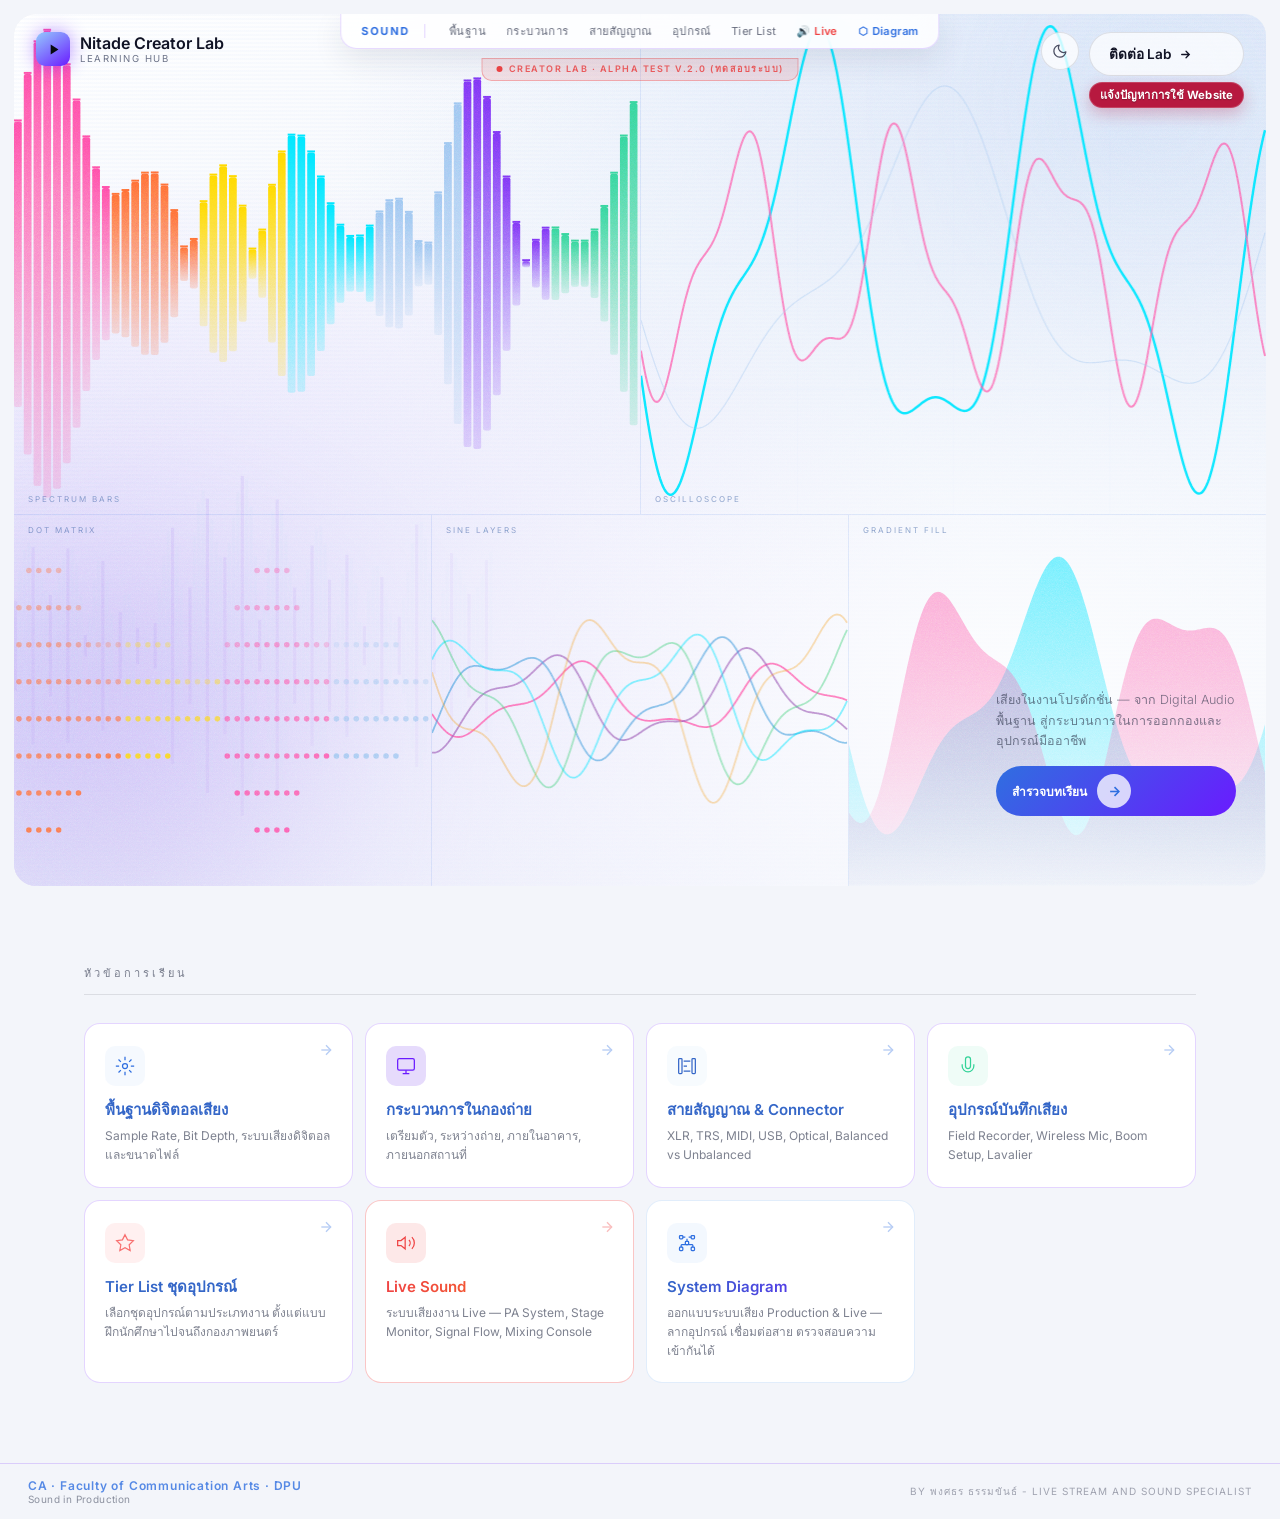
==== sound-production-spa-embedded-assets.html @ c91fd942 "Prepare complete project and cross-computer workflow" ====
<!DOCTYPE html>
<html lang="th">
<head>
<meta charset="UTF-8">
<meta name="viewport" content="width=device-width,initial-scale=1,viewport-fit=cover">
<title>Sound in Production · DPU CA</title>
<script>
(function(){
  try{
    var stored=localStorage.getItem('nitade-theme');
    var prefersLight=window.matchMedia&&window.matchMedia('(prefers-color-scheme: light)').matches;
    var theme=stored||(prefersLight?'light':'dark');
    if(theme==='light') document.documentElement.setAttribute('data-theme','light');
  }catch(e){}
})();
</script>
<style data-embedded-asset="inter-fonts">
/* cyrillic-ext */
@font-face {
  font-family: 'Inter';
  font-style: normal;
  font-weight: 300;
  font-display: swap;
  src: url([data-uri]) format('woff2');
  unicode-range: U+0460-052F, U+1C80-1C8A, U+20B4, U+2DE0-2DFF, U+A640-A69F, U+FE2E-FE2F;
}
/* cyrillic */
@font-face {
  font-family: 'Inter';
  font-style: normal;
  font-weight: 300;
  font-display: swap;
  src: url([data-uri]) format('woff2');
  unicode-range: U+0301, U+0400-045F, U+0490-0491, U+04B0-04B1, U+2116;
}
/* greek-ext */
@font-face {
  font-family: 'Inter';
  font-style: normal;
  font-weight: 300;
  font-display: swap;
  src: url([data-uri]) format('woff2');
  unicode-range: U+1F00-1FFF;
}
/* greek */
@font-face {
  font-family: 'Inter';
  font-style: normal;
  font-weight: 300;
  font-display: swap;
  src: url([data-uri]) format('woff2');
  unicode-range: U+0370-0377, U+037A-037F, U+0384-038A, U+038C, U+038E-03A1, U+03A3-03FF;
}
/* vietnamese */
@font-face {
  font-family: 'Inter';
  font-style: normal;
  font-weight: 300;
  font-display: swap;
  src: url([data-uri]) format('woff2');
  unicode-range: U+0102-0103, U+0110-0111, U+0128-0129, U+0168-0169, U+01A0-01A1, U+01AF-01B0, U+0300-0301, U+0303-0304, U+0308-0309, U+0323, U+0329, U+1EA0-1EF9, U+20AB;
}
/* latin-ext */
@font-face {
  font-family: 'Inter';
  font-style: normal;
  font-weight: 300;
  font-display: swap;
  src: url([data-uri]) format('woff2');
  unicode-range: U+0100-02BA, U+02BD-02C5, U+02C7-02CC, U+02CE-02D7, U+02DD-02FF, U+0304, U+0308, U+0329, U+1D00-1DBF, U+1E00-1E9F, U+1EF2-1EFF, U+2020, U+20A0-20AB, U+20AD-20C0, U+2113, U+2C60-2C7F, U+A720-A7FF;
}
/* latin */
@font-face {
  font-family: 'Inter';
  font-style: normal;
  font-weight: 300;
  font-display: swap;
  src: url([data-uri]) format('woff2');
  unicode-range: U+0000-00FF, U+0131, U+0152-0153, U+02BB-02BC, U+02C6, U+02DA, U+02DC, U+0304, U+0308, U+0329, U+2000-206F, U+20AC, U+2122, U+2191, U+2193, U+2212, U+2215, U+FEFF, U+FFFD;
}
/* cyrillic-ext */
@font-face {
  font-family: 'Inter';
  font-style: normal;
  font-weight: 400;
  font-display: swap;
  src: url([data-uri]) format('woff2');
  unicode-range: U+0460-052F, U+1C80-1C8A, U+20B4, U+2DE0-2DFF, U+A640-A69F, U+FE2E-FE2F;
}
/* cyrillic */
@font-face {
  font-family: 'Inter';
  font-style: normal;
  font-weight: 400;
  font-display: swap;
  src: url([data-uri]) format('woff2');
  unicode-range: U+0301, U+0400-045F, U+0490-0491, U+04B0-04B1, U+2116;
}
/* greek-ext */
@font-face {
  font-family: 'Inter';
  font-style: normal;
  font-weight: 400;
  font-display: swap;
  src: url([data-uri]) format('woff2');
  unicode-range: U+1F00-1FFF;
}
/* greek */
@font-face {
  font-family: 'Inter';
  font-style: normal;
  font-weight: 400;
  font-display: swap;
  src: url([data-uri]) format('woff2');
  unicode-range: U+0370-0377, U+037A-037F, U+0384-038A, U+038C, U+038E-03A1, U+03A3-03FF;
}
/* vietnamese */
@font-face {
  font-family: 'Inter';
  font-style: normal;
  font-weight: 400;
  font-display: swap;
  src: url([data-uri]) format('woff2');
  unicode-range: U+0102-0103, U+0110-0111, U+0128-0129, U+0168-0169, U+01A0-01A1, U+01AF-01B0, U+0300-0301, U+0303-0304, U+0308-0309, U+0323, U+0329, U+1EA0-1EF9, U+20AB;
}
/* latin-ext */
@font-face {
  font-family: 'Inter';
  font-style: normal;
  font-weight: 400;
  font-display: swap;
  src: url([data-uri]) format('woff2');
  unicode-range: U+0100-02BA, U+02BD-02C5, U+02C7-02CC, U+02CE-02D7, U+02DD-02FF, U+0304, U+0308, U+0329, U+1D00-1DBF, U+1E00-1E9F, U+1EF2-1EFF, U+2020, U+20A0-20AB, U+20AD-20C0, U+2113, U+2C60-2C7F, U+A720-A7FF;
}
/* latin */
@font-face {
  font-family: 'Inter';
  font-style: normal;
  font-weight: 400;
  font-display: swap;
  src: url([data-uri]) format('woff2');
  unicode-range: U+0000-00FF, U+0131, U+0152-0153, U+02BB-02BC, U+02C6, U+02DA, U+02DC, U+0304, U+0308, U+0329, U+2000-206F, U+20AC, U+2122, U+2191, U+2193, U+2212, U+2215, U+FEFF, U+FFFD;
}
/* cyrillic-ext */
@font-face {
  font-family: 'Inter';
  font-style: normal;
  font-weight: 500;
  font-display: swap;
  src: url([data-uri]) format('woff2');
  unicode-range: U+0460-052F, U+1C80-1C8A, U+20B4, U+2DE0-2DFF, U+A640-A69F, U+FE2E-FE2F;
}
/* cyrillic */
@font-face {
  font-family: 'Inter';
  font-style: normal;
  font-weight: 500;
  font-display: swap;
  src: url([data-uri]) format('woff2');
  unicode-range: U+0301, U+0400-045F, U+0490-0491, U+04B0-04B1, U+2116;
}
/* greek-ext */
@font-face {
  font-family: 'Inter';
  font-style: normal;
  font-weight: 500;
  font-display: swap;
  src: url([data-uri]) format('woff2');
  unicode-range: U+1F00-1FFF;
}
/* greek */
@font-face {
  font-family: 'Inter';
  font-style: normal;
  font-weight: 500;
  font-display: swap;
  src: url([data-uri]) format('woff2');
  unicode-range: U+0370-0377, U+037A-037F, U+0384-038A, U+038C, U+038E-03A1, U+03A3-03FF;
}
/* vietnamese */
@font-face {
  font-family: 'Inter';
  font-style: normal;
  font-weight: 500;
  font-display: swap;
  src: url([data-uri]) format('woff2');
  unicode-range: U+0102-0103, U+0110-0111, U+0128-0129, U+0168-0169, U+01A0-01A1, U+01AF-01B0, U+0300-0301, U+0303-0304, U+0308-0309, U+0323, U+0329, U+1EA0-1EF9, U+20AB;
}
/* latin-ext */
@font-face {
  font-family: 'Inter';
  font-style: normal;
  font-weight: 500;
  font-display: swap;
  src: url([data-uri]) format('woff2');
  unicode-range: U+0100-02BA, U+02BD-02C5, U+02C7-02CC, U+02CE-02D7, U+02DD-02FF, U+0304, U+0308, U+0329, U+1D00-1DBF, U+1E00-1E9F, U+1EF2-1EFF, U+2020, U+20A0-20AB, U+20AD-20C0, U+2113, U+2C60-2C7F, U+A720-A7FF;
}
/* latin */
@font-face {
  font-family: 'Inter';
  font-style: normal;
  font-weight: 500;
  font-display: swap;
  src: url([data-uri]) format('woff2');
  unicode-range: U+0000-00FF, U+0131, U+0152-0153, U+02BB-02BC, U+02C6, U+02DA, U+02DC, U+0304, U+0308, U+0329, U+2000-206F, U+20AC, U+2122, U+2191, U+2193, U+2212, U+2215, U+FEFF, U+FFFD;
}
/* cyrillic-ext */
@font-face {
  font-family: 'Inter';
  font-style: normal;
  font-weight: 600;
  font-display: swap;
  src: url([data-uri]) format('woff2');
  unicode-range: U+0460-052F, U+1C80-1C8A, U+20B4, U+2DE0-2DFF, U+A640-A69F, U+FE2E-FE2F;
}
/* cyrillic */
@font-face {
  font-family: 'Inter';
  font-style: normal;
  font-weight: 600;
  font-display: swap;
  src: url([data-uri]) format('woff2');
  unicode-range: U+0301, U+0400-045F, U+0490-0491, U+04B0-04B1, U+2116;
}
/* greek-ext */
@font-face {
  font-family: 'Inter';
  font-style: normal;
  font-weight: 600;
  font-display: swap;
  src: url([data-uri]) format('woff2');
  unicode-range: U+1F00-1FFF;
}
/* greek */
@font-face {
  font-family: 'Inter';
  font-style: normal;
  font-weight: 600;
  font-display: swap;
  src: url([data-uri]) format('woff2');
  unicode-range: U+0370-0377, U+037A-037F, U+0384-038A, U+038C, U+038E-03A1, U+03A3-03FF;
}
/* vietnamese */
@font-face {
  font-family: 'Inter';
  font-style: normal;
  font-weight: 600;
  font-display: swap;
  src: url([data-uri]) format('woff2');
  unicode-range: U+0102-0103, U+0110-0111, U+0128-0129, U+0168-0169, U+01A0-01A1, U+01AF-01B0, U+0300-0301, U+0303-0304, U+0308-0309, U+0323, U+0329, U+1EA0-1EF9, U+20AB;
}
/* latin-ext */
@font-face {
  font-family: 'Inter';
  font-style: normal;
  font-weight: 600;
  font-display: swap;
  src: url([data-uri]) format('woff2');
  unicode-range: U+0100-02BA, U+02BD-02C5, U+02C7-02CC, U+02CE-02D7, U+02DD-02FF, U+0304, U+0308, U+0329, U+1D00-1DBF, U+1E00-1E9F, U+1EF2-1EFF, U+2020, U+20A0-20AB, U+20AD-20C0, U+2113, U+2C60-2C7F, U+A720-A7FF;
}
/* latin */
@font-face {
  font-family: 'Inter';
  font-style: normal;
  font-weight: 600;
  font-display: swap;
  src: url([data-uri]) format('woff2');
  unicode-range: U+0000-00FF, U+0131, U+0152-0153, U+02BB-02BC, U+02C6, U+02DA, U+02DC, U+0304, U+0308, U+0329, U+2000-206F, U+20AC, U+2122, U+2191, U+2193, U+2212, U+2215, U+FEFF, U+FFFD;
}
/* cyrillic-ext */
@font-face {
  font-family: 'Inter';
  font-style: normal;
  font-weight: 700;
  font-display: swap;
  src: url([data-uri]) format('woff2');
  unicode-range: U+0460-052F, U+1C80-1C8A, U+20B4, U+2DE0-2DFF, U+A640-A69F, U+FE2E-FE2F;
}
/* cyrillic */
@font-face {
  font-family: 'Inter';
  font-style: normal;
  font-weight: 700;
  font-display: swap;
  src: url([data-uri]) format('woff2');
  unicode-range: U+0301, U+0400-045F, U+0490-0491, U+04B0-04B1, U+2116;
}
/* greek-ext */
@font-face {
  font-family: 'Inter';
  font-style: normal;
  font-weight: 700;
  font-display: swap;
  src: url([data-uri]) format('woff2');
  unicode-range: U+1F00-1FFF;
}
/* greek */
@font-face {
  font-family: 'Inter';
  font-style: normal;
  font-weight: 700;
  font-display: swap;
  src: url([data-uri]) format('woff2');
  unicode-range: U+0370-0377, U+037A-037F, U+0384-038A, U+038C, U+038E-03A1, U+03A3-03FF;
}
/* vietnamese */
@font-face {
  font-family: 'Inter';
  font-style: normal;
  font-weight: 700;
  font-display: swap;
  src: url([data-uri]) format('woff2');
  unicode-range: U+0102-0103, U+0110-0111, U+0128-0129, U+0168-0169, U+01A0-01A1, U+01AF-01B0, U+0300-0301, U+0303-0304, U+0308-0309, U+0323, U+0329, U+1EA0-1EF9, U+20AB;
}
/* latin-ext */
@font-face {
  font-family: 'Inter';
  font-style: normal;
  font-weight: 700;
  font-display: swap;
  src: url([data-uri]) format('woff2');
  unicode-range: U+0100-02BA, U+02BD-02C5, U+02C7-02CC, U+02CE-02D7, U+02DD-02FF, U+0304, U+0308, U+0329, U+1D00-1DBF, U+1E00-1E9F, U+1EF2-1EFF, U+2020, U+20A0-20AB, U+20AD-20C0, U+2113, U+2C60-2C7F, U+A720-A7FF;
}
/* latin */
@font-face {
  font-family: 'Inter';
  font-style: normal;
  font-weight: 700;
  font-display: swap;
  src: url([data-uri]) format('woff2');
  unicode-range: U+0000-00FF, U+0131, U+0152-0153, U+02BB-02BC, U+02C6, U+02DA, U+02DC, U+0304, U+0308, U+0329, U+2000-206F, U+20AC, U+2122, U+2191, U+2193, U+2212, U+2215, U+FEFF, U+FFFD;
}


</style>
<style>
*{box-sizing:border-box;margin:0;padding:0;font-family:'Inter',-apple-system,sans-serif}
:root{
  --sky:#9BC4F0;--sky2:#B8D5F5;--sky3:#D0E8FF;
  --violet:#5B10E8;--violet2:#7B35F5;--violet3:#3D00C4;
  --bg:#04020F;--card1:#080520;--card2:#0D0828;--card3:#110C2E;
  --text:#C8DCFA;--text2:#A8C4EE;--muted:rgba(155,196,240,0.45);
  --border:rgba(91,16,232,0.22);--border2:rgba(155,196,240,0.12);
  color-scheme:dark;
}
html[data-theme="light"]{
  --sky:#2F6FE0;--sky2:#3567C8;--sky3:#214C9A;
  --violet:#6A1BFF;--violet2:#6A1BFF;--violet3:#5310C9;
  --bg:#F3F5FA;--card1:#FFFFFF;--card2:#F8FAFE;--card3:#EEF1F7;
  --text:#111325;--text2:#3D435B;--muted:rgba(45,51,75,.62);
  --border:rgba(106,27,255,.18);--border2:rgba(10,10,35,.1);
  color-scheme:light;
}
html{background:transparent;overflow-x:hidden}
body{background:var(--bg);color:var(--text);overflow-x:hidden;
  transition:background .3s ease,color .3s ease}

/* ── TRANSITIONS ── */
.page{display:none;opacity:0;transform:translateY(12px);transition:opacity .35s ease,transform .35s ease}
.page.active{display:block}
.page.show{opacity:1;transform:translateY(0)}
.gsap-ready .page{transition:none}

/* ── NOISE ── */
.noise{position:absolute;inset:0;pointer-events:none;z-index:2;opacity:.4;mix-blend-mode:overlay;
  background-image:url("data:image/svg+xml,%3Csvg xmlns='http://www.w3.org/2000/svg' width='300' height='300'%3E%3Cfilter id='n'%3E%3CfeTurbulence type='fractalNoise' baseFrequency='0.85' numOctaves='3' stitchTiles='stitch'/%3E%3C/filter%3E%3Crect width='300' height='300' filter='url(%23n)'/%3E%3C/svg%3E");
  background-size:200px}

/* ── TOP NAV ── */
.topnav{position:fixed;top:0;left:0;right:0;z-index:100;
  background:rgba(4,2,15,.88);-webkit-backdrop-filter:blur(16px);backdrop-filter:blur(16px);
  border-bottom:1px solid var(--border);padding:0 24px;height:52px;
  display:flex;align-items:center;justify-content:space-between;gap:16px}
.topnav-brand{display:flex;align-items:center;gap:10px;cursor:pointer;flex-shrink:0}
.topnav-brand svg{width:22px;height:22px;opacity:.8}
.brand-text{font-size:11px;font-weight:600;color:var(--sky);letter-spacing:2px}
.brand-sub{font-size:9px;color:var(--muted);letter-spacing:1px}
.topnav-links{display:flex;gap:4px;align-items:center;flex-wrap:nowrap;min-width:0;
  overflow-x:auto;scrollbar-width:none}
.topnav-links::-webkit-scrollbar{display:none}
.topnav-alpha{position:absolute;left:50%;bottom:-28px;transform:translateX(-50%);
  display:inline-flex;align-items:center;gap:10px;padding:8px 20px;
  background:rgba(239,68,68,.12);-webkit-backdrop-filter:blur(12px);backdrop-filter:blur(12px);
  border:1px solid rgba(239,68,68,.35);border-top:none;
  border-radius:0 0 16px 16px;
  font-size:10px;color:rgba(239,68,68,.85);letter-spacing:.45px;
  font-weight:600;white-space:nowrap;pointer-events:none}
.topnav-alpha::before{content:'';width:6px;height:6px;border-radius:50%;
  background:#EF4444;box-shadow:0 0 12px rgba(239,68,68,.65);flex-shrink:0;
  animation:alphaBlink 1.4s ease-in-out infinite}
@keyframes alphaBlink{0%,100%{opacity:1}50%{opacity:.25}}
.nav-link{padding:6px 12px;border-radius:8px;font-size:11px;color:var(--muted);
  cursor:pointer;transition:all .2s;letter-spacing:.3px;border:1px solid transparent;white-space:nowrap}
.nav-link:hover{color:var(--sky);background:rgba(155,196,240,.06);border-color:var(--border2)}
.nav-link.active-nav{color:var(--sky);background:rgba(91,16,232,.18);border-color:var(--border)}

/* ── BREADCRUMB ── */
.breadcrumb{display:flex;align-items:center;gap:6px;padding:88px 24px 0;font-size:11px;color:var(--muted)}
.breadcrumb span{cursor:pointer;transition:color .2s}
.breadcrumb span:hover{color:var(--sky)}
.breadcrumb .sep{opacity:.3;cursor:default}
.breadcrumb .current{color:var(--sky2);cursor:default}

/* ── GLOW BLOBS ── */
.blob{position:absolute;border-radius:50%;filter:blur(90px);pointer-events:none}

/* ══════════════════════════════════
   HOME PAGE
══════════════════════════════════ */
#page-home{min-height:100vh;min-height:100dvh}
.home-hero{position:relative;height:100vh;height:100dvh;padding:14px;overflow:hidden}
.home-hero-inner{position:relative;height:100%;border-radius:22px;overflow:hidden;background:var(--bg)}
.hero-header-actions{position:absolute;top:18px;right:22px;z-index:12;display:flex;
  align-items:flex-start;gap:10px}
.hero-contact-stack{display:flex;flex-direction:column;align-items:stretch;gap:6px}
.hero-contact-trigger{position:static;display:inline-flex;
  align-items:center;gap:8px;padding:10px 19px;border:1px solid rgba(255,255,255,.07);
  border-radius:999px;background:transparent;color:#fff;font-size:.85rem;font-weight:600;
  cursor:pointer;transition:transform .25s ease,border-color .25s ease,box-shadow .25s ease}
.hero-contact-trigger:hover{transform:translateY(-1px);border-color:#6a1bff;
  box-shadow:0 0 16px rgba(106,27,255,.25)}
.hero-contact-trigger svg{width:13px;height:13px;transition:transform .25s ease}
.hero-contact-trigger:hover svg{transform:translateX(3px)}
.hero-issue-trigger{border:1px solid rgba(255,255,255,.18);border-radius:999px;
  background:#B7193F;color:#fff;padding:5px 10px;font-size:.71rem;font-weight:700;
  line-height:1.25;letter-spacing:.01em;text-shadow:0 1px 1px rgba(0,0,0,.28);
  white-space:nowrap;text-align:center;cursor:pointer;box-shadow:0 6px 16px rgba(183,25,63,.28);
  transition:transform .2s ease,background .2s ease,border-color .2s ease,box-shadow .2s ease}
.hero-issue-trigger:hover{transform:translateY(-1px);background:#C51F43;
  border-color:rgba(255,255,255,.3);box-shadow:0 8px 20px rgba(197,31,67,.38)}
.theme-toggle{width:38px;height:38px;border-radius:50%;flex:0 0 auto;display:flex;
  align-items:center;justify-content:center;border:1px solid var(--border2);
  background:rgba(155,196,240,.04);color:var(--muted);cursor:pointer;
  transition:border-color .2s ease,color .2s ease,background .2s ease,box-shadow .2s ease}
.theme-toggle:hover{border-color:var(--violet2);color:var(--text);box-shadow:0 0 16px rgba(106,27,255,.2)}
.theme-toggle svg{width:17px;height:17px}
.theme-toggle .icon-moon{display:none}
html[data-theme="light"] .theme-toggle .icon-sun{display:none}
html[data-theme="light"] .theme-toggle .icon-moon{display:block}
.hero-header-actions .theme-toggle{border-color:rgba(255,255,255,.12);
  background:rgba(4,2,15,.38);color:rgba(255,255,255,.72)}
.hero-header-actions .theme-toggle:hover{border-color:#6A1BFF;color:#fff}
.hero-contact-trigger:focus-visible,.hero-issue-trigger:focus-visible,.theme-toggle:focus-visible,.lab-contact-close:focus-visible,.lab-social-btn:focus-visible{
  outline:2px solid #6a1bff;outline-offset:3px}
.lab-contact-open{overflow:hidden}
.lab-contact-overlay{position:fixed;inset:0;z-index:10000;display:flex;align-items:center;
  justify-content:center;padding:20px;background:rgba(5,4,10,.72);-webkit-backdrop-filter:blur(6px);
  backdrop-filter:blur(6px);opacity:0;visibility:hidden;pointer-events:none;
  transition:opacity .25s ease,visibility .25s ease;overscroll-behavior:contain}
.lab-contact-overlay.open{opacity:1;visibility:visible;pointer-events:auto}
.lab-contact-panel{position:relative;width:100%;max-width:380px;padding:36px 30px 32px;
  border:1px solid rgba(255,255,255,.07);border-radius:22px;text-align:center;
  background:linear-gradient(180deg,#0e0c1b,#070610);box-shadow:0 30px 80px rgba(0,0,0,.5);
  transform:translateY(14px) scale(.97);transition:transform .25s ease}
.lab-contact-overlay.open .lab-contact-panel{transform:translateY(0) scale(1)}
.gsap-ready .lab-contact-overlay,.gsap-ready .lab-contact-panel{transition:none}
.lab-contact-close{position:absolute;top:16px;right:16px;width:32px;height:32px;
  display:flex;align-items:center;justify-content:center;border:1px solid rgba(255,255,255,.07);
  border-radius:50%;background:rgba(255,255,255,.02);color:#a6acc6;cursor:pointer;
  transition:border-color .2s ease,color .2s ease}
.lab-contact-close:hover{border-color:#6a1bff;color:#fff}
.lab-contact-close svg{width:14px;height:14px}
.lab-contact-eyebrow{display:inline-flex;align-items:center;padding:7px 14px;border:1px solid rgba(255,255,255,.07);
  border-radius:999px;background:rgba(255,255,255,.02);color:#a6acc6;font-size:.68rem;
  letter-spacing:.16em;text-transform:uppercase}
.lab-contact-head h3{margin-top:14px;color:#fff;font-size:1.35rem;font-weight:600}
.lab-contact-head p{margin-top:10px;color:#a6acc6;font-size:.86rem;line-height:1.6}
.lab-contact-socials{display:flex;flex-wrap:wrap;justify-content:center;gap:14px;margin-top:28px}
.lab-contact-overlay.issue-mode .lab-contact-socials{max-width:184px;margin-left:auto;margin-right:auto}
.lab-social-btn{width:52px;height:52px;display:flex;align-items:center;justify-content:center;
  border:1px solid rgba(255,255,255,.14);border-radius:16px;background:rgba(255,255,255,.94);
  color:#6a1bff;overflow:hidden;transition:transform .2s ease,border-color .2s ease,opacity .2s ease}
.lab-social-btn svg{width:21px;height:21px;stroke:currentColor}
.lab-social-btn img{width:32px;height:32px;display:block;object-fit:contain;
  pointer-events:none;user-select:none}
.lab-social-btn:hover{transform:translateY(-3px);border-color:rgba(106,27,255,.4)}
.lab-social-btn.is-pending{opacity:.38;cursor:not-allowed}
.lab-social-btn.is-pending:hover{transform:none;border-color:rgba(255,255,255,.07)}
.lab-contact-note{margin-top:22px;color:#65697f;font-size:.6rem;letter-spacing:.08em}
.hero-learning-brand{position:absolute;top:18px;left:22px;z-index:12;display:flex;align-items:center;
  gap:10px;color:#fff;pointer-events:auto;text-decoration:none;cursor:pointer}
.hero-learning-icon{width:34px;height:34px;border-radius:9px;display:flex;align-items:center;
  justify-content:center;flex:0 0 auto;background:linear-gradient(145deg,#94c9fd,#6a1bff);
  box-shadow:0 0 18px rgba(106,27,255,.45);transition:transform .2s ease,box-shadow .2s ease}
.hero-learning-icon svg{width:17px;height:17px;display:block}
.hero-learning-copy{display:flex;flex-direction:column;justify-content:center;height:34px;gap:3px;min-width:0}
.hero-learning-title{font-family:'Inter',sans-serif;font-weight:600;font-size:1rem;line-height:1;
  color:#fff;white-space:nowrap;transition:color .2s ease}
.hero-learning-sub{margin-top:0;font-family:'Inter',sans-serif;font-size:.6rem;line-height:1;
  letter-spacing:.16em;color:#65697f;text-transform:uppercase;white-space:nowrap}
.hero-learning-brand:hover .hero-learning-icon{
  transform:translateY(-1px) scale(1.04);box-shadow:0 0 24px rgba(106,27,255,.62)}
.hero-learning-brand:hover .hero-learning-title{color:#B8D5F5}
.hero-learning-brand:focus-visible{outline:2px solid #6a1bff;outline-offset:5px;border-radius:9px}
.hero-bg-grad{position:absolute;inset:0;
  background:radial-gradient(ellipse at 12% 80%,rgba(91,16,232,.6) 0%,transparent 55%),
  radial-gradient(ellipse at 88% 15%,rgba(155,196,240,.15) 0%,transparent 50%),
  linear-gradient(160deg,#04020F 0%,#090425 50%,#04020F 100%)}
.scanline{position:absolute;inset:0;pointer-events:none;z-index:1;overflow:hidden}
.scanline::before{content:'';position:absolute;inset:0;
  background:repeating-linear-gradient(0deg,transparent,transparent 2px,rgba(155,196,240,.01) 2px,rgba(155,196,240,.01) 4px);
  animation:scan 12s linear infinite}
@keyframes scan{to{transform:translateY(40px)}}
/* ── HERO WAVE CANVASES ── */
#heroWave{position:absolute;bottom:0;left:0;right:0;height:55%;pointer-events:none;z-index:1;opacity:.18}

/* ── 5-PANEL WAVE OVERLAY ── */
#waveOverlay{
  position:absolute;inset:0;
  display:flex;flex-direction:column;
  pointer-events:none;z-index:2;
  background:
    radial-gradient(ellipse at 78% 78%, rgba(4,2,15,.88) 0%, rgba(4,2,15,.4) 55%, transparent 80%),
    linear-gradient(180deg,rgba(4,2,15,.08) 0%,rgba(4,2,15,.18) 50%,rgba(4,2,15,.6) 100%);
}
.wo-row{display:flex;flex:1;min-height:0}
.wo-top{flex:1.35}
.wo-bot{flex:1;border-top:1px solid rgba(155,196,240,.06)}
.wo-cell{flex:1;position:relative;border-right:1px solid rgba(155,196,240,.06);overflow:hidden}
.wo-cell:last-child{border-right:none}
.wo-cell canvas{position:absolute;inset:0;width:100%;height:100%}
.wo-lbl{position:absolute;top:10px;left:14px;font-size:8px;letter-spacing:2px;
  text-transform:uppercase;color:rgba(155,196,240,.32);z-index:4;font-family:'Inter',sans-serif}
.wo-lbl-bottom{top:auto;bottom:10px}


/* navbar inside hero */
.hero-nav{position:absolute;top:0;left:50%;transform:translateX(-50%);z-index:12;
  max-width:calc(100vw - 28px);overflow-x:auto;overflow-y:hidden;
  -webkit-overflow-scrolling:touch;scrollbar-width:none;
  background:rgba(4,2,15,.85);-webkit-backdrop-filter:blur(12px);backdrop-filter:blur(12px);
  border:1px solid rgba(91,16,232,.2);border-top:none;
  border-radius:0 0 16px 16px;padding:8px 20px;
  display:flex;gap:20px;align-items:center;white-space:nowrap}
.hero-nav::-webkit-scrollbar{display:none}
.hero-nav-brand{font-size:11px;font-weight:700;color:var(--sky);letter-spacing:2px;
  padding-right:14px;border-right:1px solid rgba(91,16,232,.3);margin-right:4px}
.hero-nav a{font-size:11px;color:rgba(155,196,240,.6);cursor:pointer;
  text-decoration:none;letter-spacing:.4px;transition:color .2s}
.hero-nav a:hover{color:var(--sky)}

/* hero content */
.hero-cnt{position:absolute;bottom:clamp(18px,4vh,52px);left:0;right:0;padding:28px 30px;z-index:10;
  display:flex;justify-content:flex-end;align-items:flex-end}
.hero-right{max-width:240px;padding-bottom:6px;display:flex;flex-direction:column;gap:14px}
.hero-desc{font-size:12.5px;color:var(--muted);line-height:1.65;font-weight:300;
  opacity:1;transform:translateY(0);animation:fadeup .9s cubic-bezier(.16,1,.3,1) .5s both}
.hero-cta{display:inline-flex;align-items:center;gap:10px;
  background:linear-gradient(135deg,var(--sky) 0%,var(--violet2) 100%);
  border-radius:999px;padding:8px 8px 8px 16px;cursor:pointer;border:none;
  font-weight:600;font-size:12px;color:#fff;font-family:'Inter',sans-serif;
  opacity:1;transform:translateY(0);animation:fadeup .9s cubic-bezier(.16,1,.3,1) .7s both;
  transition:gap .2s,box-shadow .3s}
.hero-cta:hover{gap:16px;box-shadow:0 0 32px rgba(91,16,232,.5)}
.cta-circle{width:34px;height:34px;background:rgba(4,2,15,.7);border-radius:50%;
  display:flex;align-items:center;justify-content:center;transition:transform .2s}
.hero-cta:hover .cta-circle{transform:scale(1.12)}
.gsap-ready .hero-desc,.gsap-ready .hero-cta{animation:none}

/* HOME: section cards */
.home-sections{padding:64px 24px 80px;max-width:1160px;margin:0 auto}
.home-sec-title{font-size:11px;letter-spacing:3px;text-transform:uppercase;
  color:var(--muted);margin-bottom:28px;padding-bottom:12px;
  border-bottom:1px solid var(--border2)}
.sec-grid{display:grid;grid-template-columns:1fr;gap:12px}
@media(min-width:540px){.sec-grid{grid-template-columns:1fr 1fr}}
@media(min-width:900px){.sec-grid{grid-template-columns:repeat(4,1fr)}}
.sec-card{background:var(--card1);border:1px solid var(--border);border-radius:16px;
  padding:22px 20px;cursor:pointer;transition:all .25s;position:relative;overflow:hidden}
.sec-card::before{content:'';position:absolute;top:-40px;right:-40px;
  width:120px;height:120px;border-radius:50%;opacity:0;transition:opacity .3s;
  background:radial-gradient(circle,rgba(91,16,232,.25) 0%,transparent 70%)}
.sec-card:hover{border-color:rgba(91,16,232,.5);transform:translateY(-2px);
  box-shadow:0 8px 32px rgba(91,16,232,.15)}
.sec-card:hover::before{opacity:1}
.sec-icon{width:40px;height:40px;border-radius:10px;display:flex;align-items:center;
  justify-content:center;margin-bottom:14px}
.sec-card-title{font-size:15px;font-weight:600;color:var(--sky2);margin-bottom:6px;line-height:1.35}
.sec-card-desc{font-size:12px;color:var(--muted);line-height:1.6}
.sec-card-count{position:absolute;bottom:16px;right:16px;font-size:10px;
  letter-spacing:1px;color:rgba(155,196,240,.3);text-transform:uppercase}
.sec-card-arrow{position:absolute;bottom:18px;right:18px;opacity:.4;transition:opacity .2s,transform .2s}
.sec-card:hover .sec-card-arrow{opacity:.9;transform:translate(2px,-2px)}

@keyframes fadeup{from{transform:translateY(20px);opacity:0}to{transform:translateY(0);opacity:1}}

@media(max-height:560px) and (min-width:641px){
  .hero-cnt{bottom:20px;padding:22px 24px}
  .hero-right{max-width:260px}
}

/* ══════════════════════════════════
   INNER PAGES (shared)
══════════════════════════════════ */
.inner-page{padding:92px 24px 42px;max-width:1100px;margin:0 auto}
.page-header{margin-bottom:40px}
.page-eyebrow{font-size:10px;letter-spacing:3px;text-transform:uppercase;
  color:var(--sky);opacity:.7;margin-bottom:10px}
.page-h1{font-size:clamp(30px,5vw,60px);font-weight:500;line-height:1.18;
  background:linear-gradient(135deg,var(--sky2) 0%,var(--sky) 45%,var(--violet2) 100%);
  -webkit-background-clip:text;-webkit-text-fill-color:transparent;background-clip:text;
  margin-bottom:14px;padding:.08em 0 .04em}
.page-h1 em{font-family:'Inter',-apple-system,sans-serif;font-style:inherit;line-height:inherit}
.page-desc{font-size:14px;color:var(--muted);line-height:1.7;max-width:560px;font-weight:300}

/* sub-topic grid */
.topic-grid{display:grid;grid-template-columns:1fr;gap:10px;margin-bottom:40px}
@media(min-width:540px){.topic-grid{grid-template-columns:1fr 1fr}}
@media(min-width:800px){.topic-grid{grid-template-columns:repeat(3,1fr)}}
.topic-card{background:var(--card2);border:1px solid var(--border);border-radius:14px;
  padding:20px;cursor:pointer;transition:all .25s;position:relative}
.topic-card:hover{border-color:rgba(91,16,232,.5);transform:translateY(-2px);
  box-shadow:0 6px 24px rgba(91,16,232,.12)}
.topic-num{font-size:9px;letter-spacing:2px;color:rgba(155,196,240,.3);
  text-transform:uppercase;margin-bottom:10px}
.topic-icon{width:36px;height:36px;border-radius:8px;display:flex;align-items:center;
  justify-content:center;margin-bottom:12px}
.topic-title{font-size:14px;font-weight:600;color:var(--sky2);margin-bottom:6px;line-height:1.35}
.topic-desc{font-size:11.5px;color:var(--muted);line-height:1.55}
.topic-arrow{position:absolute;top:18px;right:18px;opacity:.35;transition:all .2s}
.topic-card:hover .topic-arrow{opacity:.8;transform:translate(2px,-2px)}

/* content body */
.content-body{background:var(--card1);border:1px solid var(--border);border-radius:18px;padding:36px}
.content-section{margin-bottom:32px;padding-bottom:32px;border-bottom:1px solid var(--border2)}
.content-section:last-child{margin-bottom:0;padding-bottom:0;border-bottom:none}
.content-section h3{font-size:18px;font-weight:600;color:var(--sky2);margin-bottom:12px;line-height:1.35}
.content-section p{font-size:13.5px;color:var(--text2);line-height:1.8;font-weight:300;margin-bottom:10px}
.content-section p:last-child{margin-bottom:0}

/* info table */
.info-table{width:100%;border-collapse:collapse;font-size:12.5px;margin:16px 0}
.info-table th{background:rgba(91,16,232,.25);color:var(--sky2);
  padding:10px 14px;text-align:left;font-weight:600;letter-spacing:.3px}
.info-table th:first-child{border-radius:8px 0 0 0}
.info-table th:last-child{border-radius:0 8px 0 0}
.info-table td{padding:10px 14px;border-bottom:1px solid var(--border2);color:var(--text2)}
.info-table tr:hover td{background:rgba(155,196,240,.04)}
.info-table .highlight td{background:rgba(91,16,232,.1);color:var(--sky)}

/* tag pills */
.tags{display:flex;flex-wrap:wrap;gap:6px;margin:12px 0}
.tag{display:inline-flex;align-items:center;padding:4px 10px;border-radius:20px;
  font-size:10px;font-weight:600;letter-spacing:.8px;text-transform:uppercase}
.tag-sky{background:rgba(155,196,240,.12);color:var(--sky);border:1px solid rgba(155,196,240,.2)}
.tag-violet{background:rgba(91,16,232,.15);color:var(--violet2);border:1px solid rgba(91,16,232,.25)}
.tag-green{background:rgba(52,211,153,.1);color:#34D399;border:1px solid rgba(52,211,153,.2)}

/* checklist */
.checklist{display:flex;flex-direction:column;gap:10px;margin:14px 0}
.check-item{display:flex;align-items:flex-start;gap:10px}
.check-item svg{flex-shrink:0;width:14px;height:14px;color:var(--sky);margin-top:2px}
.check-item span{font-size:13px;color:var(--text2);line-height:1.5}
.check-item .check-note{font-size:11px;color:var(--muted);margin-top:2px}

/* gear card */
.gear-card{background:var(--card2);border:1px solid var(--border);border-radius:12px;
  padding:20px;margin-bottom:10px}
.gear-header{display:flex;align-items:flex-start;justify-content:space-between;gap:12px;margin-bottom:12px}
.gear-name{font-size:16px;font-weight:600;color:var(--sky2);line-height:1.35}
.gear-badge{font-size:9px;letter-spacing:1px;text-transform:uppercase;
  padding:3px 9px;border-radius:12px;font-weight:600;flex-shrink:0;margin-top:3px}
.gear-specs{display:flex;flex-wrap:wrap;gap:6px;margin-bottom:10px}
.spec{background:rgba(155,196,240,.08);border:1px solid rgba(155,196,240,.15);
  padding:3px 9px;border-radius:14px;font-size:11px;color:var(--sky);font-weight:500}
.gear-note{font-size:12px;color:var(--muted);line-height:1.6}
.gear-actions{display:flex;align-items:center;gap:8px;margin-top:14px}
.youtube-btn{display:inline-flex;align-items:center;justify-content:center;gap:8px;
  min-height:34px;padding:7px 13px;border-radius:8px;border:1px solid rgba(239,68,68,.35);
  background:rgba(239,68,68,.12);color:#FCA5A5;font-family:Inter,sans-serif;
  font-size:11px;font-weight:700;letter-spacing:.45px;cursor:pointer;white-space:nowrap;
  transition:background .18s ease,border-color .18s ease,color .18s ease,box-shadow .18s ease,transform .18s ease}
.youtube-btn:hover{background:rgba(239,68,68,.22);border-color:rgba(239,68,68,.58);
  color:#fff;box-shadow:0 12px 26px rgba(239,68,68,.18);transform:translateY(-1px)}
.youtube-btn:focus-visible{outline:2px solid rgba(252,165,165,.8);outline-offset:2px}
.youtube-icon{width:16px;height:16px;border-radius:5px;background:#EF4444;color:#fff;
  display:inline-flex;align-items:center;justify-content:center;font-size:8px;line-height:1;
  padding-left:1px;box-shadow:0 0 12px rgba(239,68,68,.32)}
.gear-toast{position:fixed;left:50%;bottom:24px;z-index:140;max-width:min(420px,calc(100vw - 32px));
  transform:translate(-50%,18px);opacity:0;pointer-events:none;padding:10px 14px;border-radius:10px;
  border:1px solid rgba(155,196,240,.28);background:rgba(10,6,32,.94);color:var(--sky2);
  box-shadow:0 18px 42px rgba(4,2,15,.34);font-size:12px;font-weight:600;text-align:center;
  transition:opacity .18s ease,transform .18s ease}
.gear-toast.show{opacity:1;transform:translate(-50%,0)}
.recorder-card{display:grid;grid-template-columns:minmax(260px,340px) 1fr;gap:20px;align-items:center;
  padding:18px;margin-bottom:14px}
.recorder-visual{position:relative;min-height:150px;display:flex;align-items:center;justify-content:center;
  overflow:hidden;background:linear-gradient(145deg,rgba(255,255,255,.96),rgba(210,229,255,.88));
  border:1px solid rgba(155,196,240,.28);border-radius:12px}
.recorder-visual::before{content:'';position:absolute;inset:18px 6px 2px;border-radius:50%;
  background:radial-gradient(ellipse,rgba(4,2,15,.16),transparent 68%);filter:blur(10px)}
.recorder-photo{position:relative;width:100%;height:150px;object-fit:contain;display:block;padding:12px;
  filter:drop-shadow(0 18px 18px rgba(0,0,0,.28))}
.recorder-info{min-width:0}
.recorder-card-3d{
  --rx:0deg;--ry:0deg;--mx:50%;--my:50%;
  position:relative;isolation:isolate;overflow:hidden;transform-style:preserve-3d;
  cursor:default;will-change:auto;
  transition:transform .18s ease,border-color .18s ease,box-shadow .18s ease,background .18s ease}
.recorder-card-3d::before{
  content:'';position:absolute;inset:0;z-index:0;pointer-events:none;border-radius:inherit;
  background:
    radial-gradient(circle at var(--mx) var(--my),rgba(255,255,255,.13),transparent 24%),
    linear-gradient(115deg,transparent 8%,rgba(155,196,240,.12) 38%,transparent 68%);
  opacity:.42;mix-blend-mode:screen;transition:opacity .18s ease}
.recorder-card-3d::after{
  content:'';position:absolute;inset:0;z-index:0;pointer-events:none;border-radius:inherit;
  background:linear-gradient(145deg,rgba(255,255,255,.08),transparent 38%,rgba(4,2,15,.22));
  opacity:.34;transition:opacity .18s ease}
.recorder-card-3d .recorder-visual,.recorder-card-3d .recorder-info{position:relative;z-index:1}
.recorder-card-3d .recorder-visual{
  --vrx:0deg;--vry:0deg;--vmx:50%;--vmy:50%;
  isolation:isolate;transform-style:preserve-3d;transform-origin:center;cursor:default;
  background:
    radial-gradient(circle at var(--vmx) var(--vmy),rgba(255,255,255,.72) 0%,rgba(222,238,255,.88) 24%,transparent 46%),
    linear-gradient(128deg,rgba(255,255,255,.48) 0%,transparent 36%),
    linear-gradient(145deg,rgba(219,236,255,.96),rgba(172,200,233,.9) 55%,rgba(135,166,204,.82));
  box-shadow:
    inset 0 1px 0 rgba(255,255,255,.9),
    inset 18px 18px 38px rgba(255,255,255,.26),
    inset -20px -24px 46px rgba(35,74,120,.22),
    0 18px 44px rgba(4,2,15,.18);
  transition:transform .18s ease,border-color .18s ease,box-shadow .18s ease}
.recorder-card-3d .recorder-visual::before{
  inset:auto 8% 7px;height:48px;border-radius:50%;opacity:.28;
  transform:translateZ(-20px) rotateX(68deg);
  background:radial-gradient(ellipse,rgba(4,2,15,.34),rgba(4,2,15,.12) 42%,transparent 72%);
  filter:blur(12px);transition:transform .18s ease,opacity .18s ease}
.recorder-card-3d .recorder-visual::after{
  content:'';position:absolute;inset:0;z-index:2;pointer-events:none;border-radius:inherit;
  background:
    radial-gradient(circle at var(--vmx) var(--vmy),rgba(255,255,255,.68),transparent 26%),
    linear-gradient(115deg,transparent 12%,rgba(255,255,255,.28) 36%,rgba(155,196,240,.18) 48%,transparent 70%),
    linear-gradient(180deg,rgba(255,255,255,.18),transparent 38%,rgba(4,2,15,.08));
  opacity:0;mix-blend-mode:screen;transform:translateZ(34px);transition:opacity .18s ease}
.recorder-card-3d .recorder-photo{
  z-index:3;transform:translateZ(26px) scale(1.04);
  filter:drop-shadow(0 26px 24px rgba(0,0,0,.34));
  transition:transform .18s ease,filter .18s ease}
.recorder-card-3d.is-tilting{
  transform:perspective(980px) rotateX(calc(var(--rx) * .45)) rotateY(calc(var(--ry) * .45)) translateY(-4px);
  will-change:transform;
  border-color:rgba(155,196,240,.4);
  background:linear-gradient(145deg,rgba(15,11,45,.98),rgba(9,5,32,.98));
  box-shadow:0 24px 64px rgba(4,2,15,.32),0 0 34px rgba(155,196,240,.1)}
.recorder-card-3d.is-tilting::before{opacity:.78}
.recorder-card-3d.is-tilting::after{opacity:.5}
.recorder-card-3d.is-visual-tilting .recorder-visual{
  transform:rotateX(var(--vrx)) rotateY(var(--vry)) translateY(-4px) scale(1.015);
  border-color:rgba(155,196,240,.46);
  box-shadow:
    inset 0 1px 0 rgba(255,255,255,.94),
    inset 18px 18px 42px rgba(255,255,255,.3),
    inset -24px -28px 56px rgba(35,74,120,.28),
    0 28px 62px rgba(4,2,15,.32),
    0 0 38px rgba(155,196,240,.2)}
.recorder-card-3d.is-visual-tilting .recorder-visual::before{
  opacity:.95;transform:translateZ(-24px) rotateX(68deg) scale(1.08)}
.recorder-card-3d.is-visual-tilting .recorder-visual::after{opacity:.78}
.recorder-card-3d.is-visual-tilting .recorder-photo{
  transform:translateZ(44px) scale(1.08);
  filter:drop-shadow(0 32px 28px rgba(0,0,0,.38))}
.gsap-ready .recorder-card-3d{
  transition:border-color .18s ease,box-shadow .18s ease,background .18s ease}
.gsap-ready .recorder-card-3d .recorder-visual{
  transition:border-color .18s ease,box-shadow .18s ease}
.gsap-ready .recorder-card-3d .recorder-photo{transition:filter .18s ease}
@media(prefers-reduced-motion:reduce){
  .recorder-card-3d,.recorder-card-3d .recorder-visual,.recorder-card-3d .recorder-photo{transition:none;transform:none}
  *,*::before,*::after{
    scroll-behavior:auto!important;animation-duration:.01ms!important;
    animation-iteration-count:1!important;transition-duration:.01ms!important}
}

/* equipment set tier guide */
.tier-intro{display:flex;align-items:flex-start;justify-content:space-between;gap:20px;
  padding:16px 18px;margin-bottom:14px;border:1px solid rgba(155,196,240,.16);
  border-radius:8px;background:rgba(155,196,240,.045)}
.tier-intro strong{display:block;color:var(--sky2);font-size:13px;line-height:1.5;margin-bottom:3px}
.tier-intro p{margin:0;color:var(--muted);font-size:11.5px;line-height:1.65;max-width:760px}
.tier-source{flex-shrink:0;padding:4px 9px;border-radius:5px;background:rgba(52,211,153,.09);
  border:1px solid rgba(52,211,153,.2);color:#6EE7B7;font-size:9px;font-weight:700;letter-spacing:.6px;
  text-decoration:none;transition:border-color .2s ease,background .2s ease,color .2s ease}
.tier-source:hover{border-color:rgba(52,211,153,.5);background:rgba(52,211,153,.15);color:#A7F3D0}
.tier-source:focus-visible{outline:2px solid #34D399;outline-offset:3px}
.tier-set{display:grid;grid-template-columns:116px minmax(0,1fr);margin-bottom:10px;
  border:1px solid rgba(155,196,240,.14);border-radius:8px;overflow:hidden;background:rgba(4,2,15,.42)}
.tier-rank{display:flex;flex-direction:column;align-items:center;justify-content:center;min-height:100%;
  padding:20px 12px;color:#fff;text-align:center;border-right:1px solid rgba(255,255,255,.1)}
.tier-rank span{font-size:9px;font-weight:700;letter-spacing:1.8px;text-transform:uppercase;opacity:.72}
.tier-rank strong{font-size:42px;line-height:1;font-weight:800;margin:5px 0 7px}
.tier-rank small{font-size:8px;line-height:1.4;letter-spacing:1px;text-transform:uppercase;opacity:.76}
.tier-s .tier-rank{background:linear-gradient(160deg,#2B54B8,#5B10E8)}
.tier-a .tier-rank{background:linear-gradient(160deg,#087E72,#1D9B68)}
.tier-b .tier-rank{background:linear-gradient(160deg,#175B9D,#2677B8)}
.tier-c .tier-rank{background:linear-gradient(160deg,#7B4A05,#B16A08)}
.tier-d .tier-rank{background:linear-gradient(160deg,#6B3547,#91445D)}
.tier-set-main{padding:16px 18px}
.tier-set-head{display:flex;align-items:flex-start;justify-content:space-between;gap:14px;margin-bottom:10px}
.tier-set-title{margin:0;color:var(--sky2);font-size:16px;font-weight:700;line-height:1.45}
.tier-set-desc{margin:2px 0 0;color:var(--muted);font-size:11px;line-height:1.55}
.tier-use-tag{flex-shrink:0;padding:4px 8px;border-radius:5px;background:rgba(155,196,240,.07);
  border:1px solid rgba(155,196,240,.14);color:var(--sky);font-size:9px;font-weight:700;line-height:1.3}
.tier-role-list{border-top:1px solid rgba(155,196,240,.1);border-bottom:1px solid rgba(155,196,240,.1)}
.tier-role{display:grid;grid-template-columns:104px minmax(0,1fr);gap:10px;align-items:start;padding:8px 0}
.tier-role+.tier-role{border-top:1px solid rgba(155,196,240,.07)}
.tier-role-label{color:rgba(155,196,240,.58);font-size:9px;font-weight:700;letter-spacing:.7px;
  text-transform:uppercase;line-height:1.55;padding-top:3px}
.tier-items{display:flex;flex-wrap:wrap;gap:5px}
.tier-chip{background:rgba(155,196,240,.07);border:1px solid rgba(155,196,240,.14);
  padding:4px 8px;border-radius:5px;font-size:10.5px;color:var(--text2);font-weight:600;line-height:1.35}
.tier-chip.alt{color:#C4B5FD;border-color:rgba(167,139,250,.22);background:rgba(91,16,232,.09)}
.tier-why{margin:10px 0 0;color:var(--muted);font-size:10.5px;line-height:1.6}
.tier-why strong{color:var(--sky);font-weight:700}
@media(max-width:640px){
  #page-tierlist .content-body{padding:14px!important}
  .tier-intro{flex-direction:column;gap:10px;padding:14px}
  .tier-set{grid-template-columns:72px minmax(0,1fr)}
  .tier-rank{padding:14px 8px}
  .tier-rank strong{font-size:32px}
  .tier-rank small{font-size:7px;letter-spacing:.4px}
  .tier-set-main{padding:14px 12px}
  .tier-set-head{flex-direction:column;gap:7px}
  .tier-use-tag{align-self:flex-start}
  .tier-role{grid-template-columns:1fr;gap:4px;padding:8px 0}
  .tier-role-label{padding-top:0}
}

/* cable row */
.cable-group-title{font-size:12px;font-weight:700;color:var(--sky);letter-spacing:.5px;
  margin:20px 0 10px;padding-left:10px;border-left:2px solid var(--violet2)}
.cable-row{display:flex;align-items:center;gap:10px;padding:10px 14px;
  background:var(--card2);border:1px solid var(--border2);border-radius:8px;margin-bottom:6px}
.cable-name{font-size:13px;font-weight:600;color:var(--sky2);min-width:90px;line-height:1.35}
.cable-desc{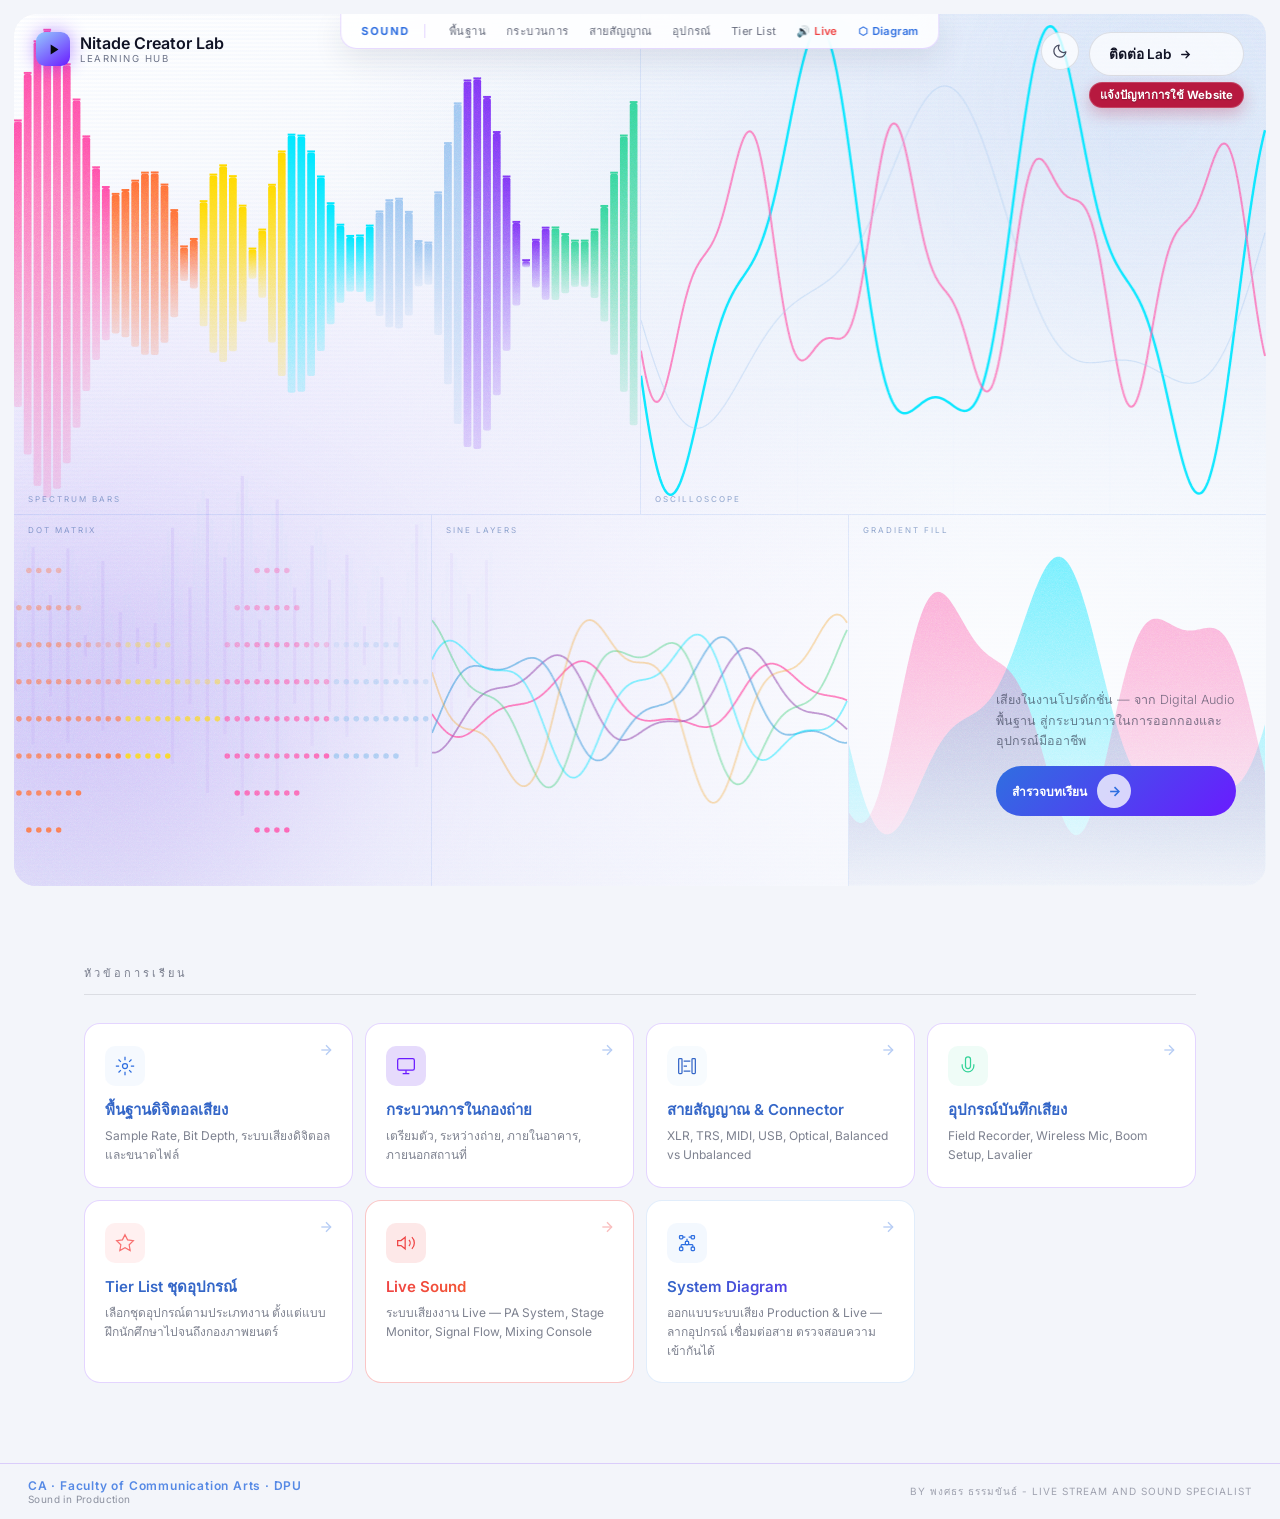
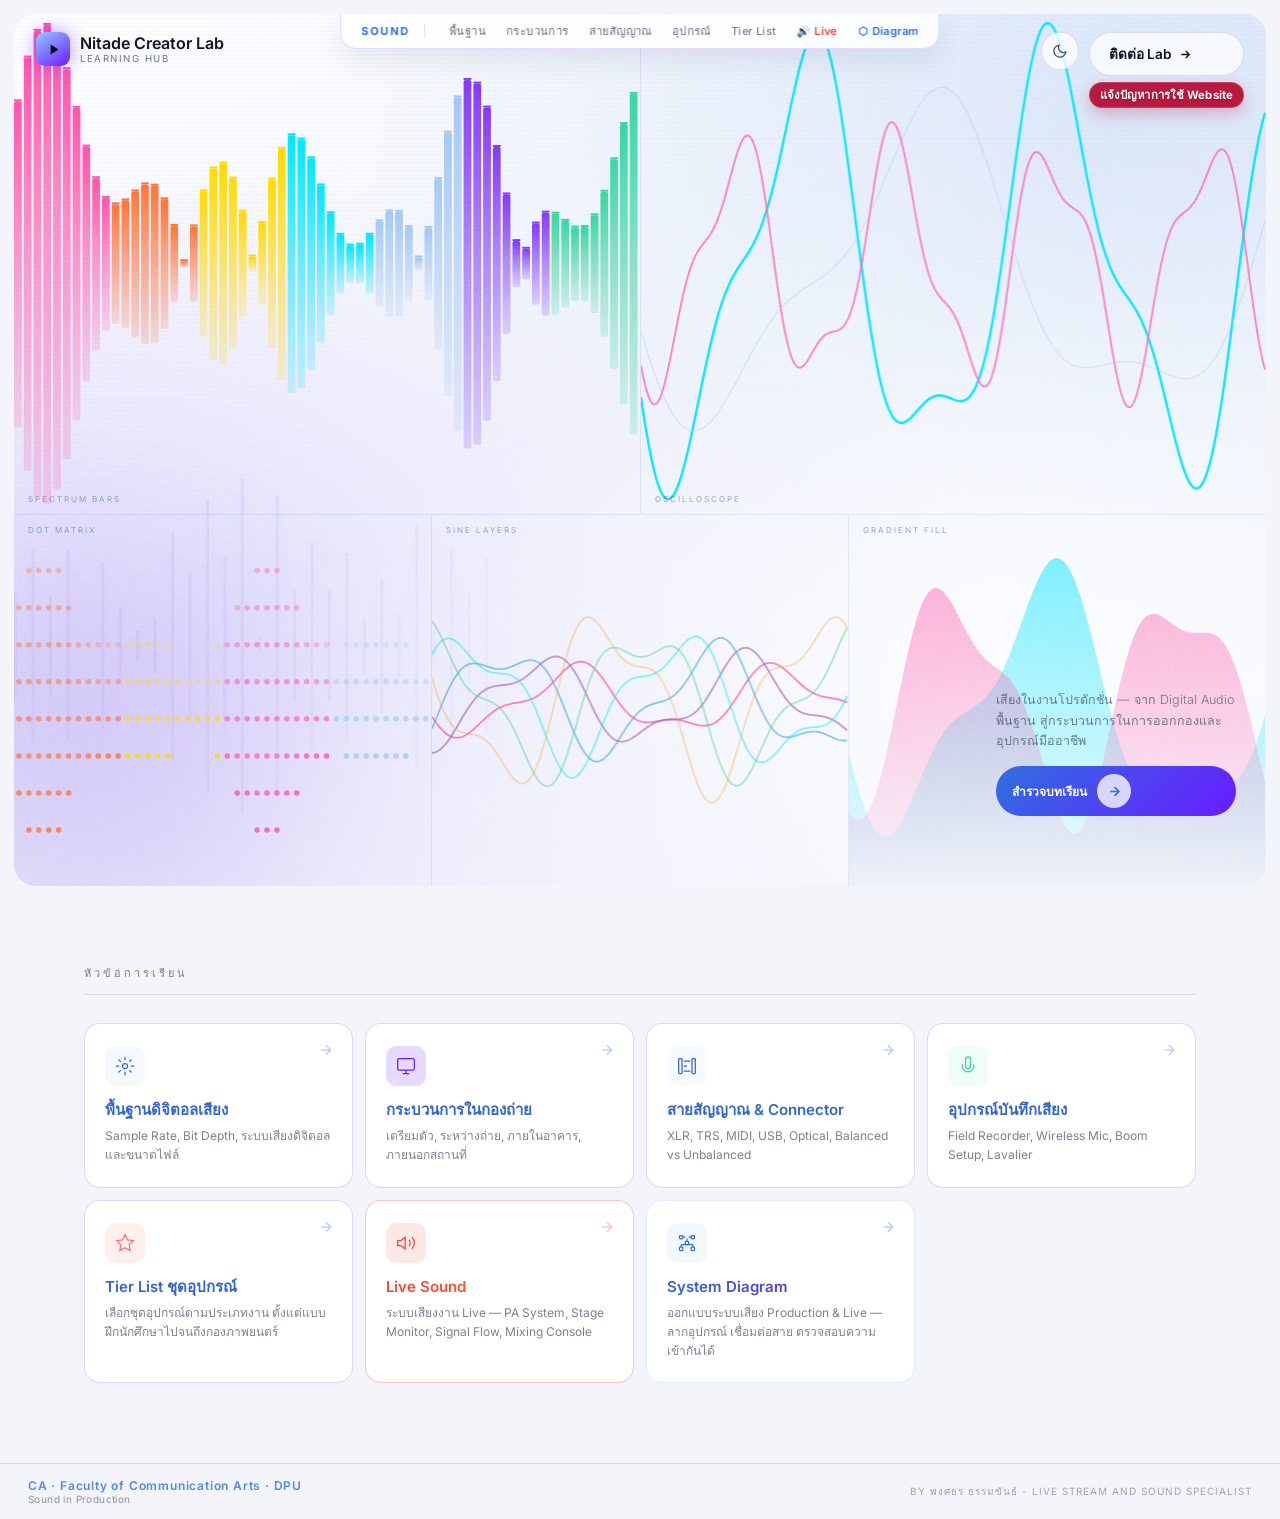
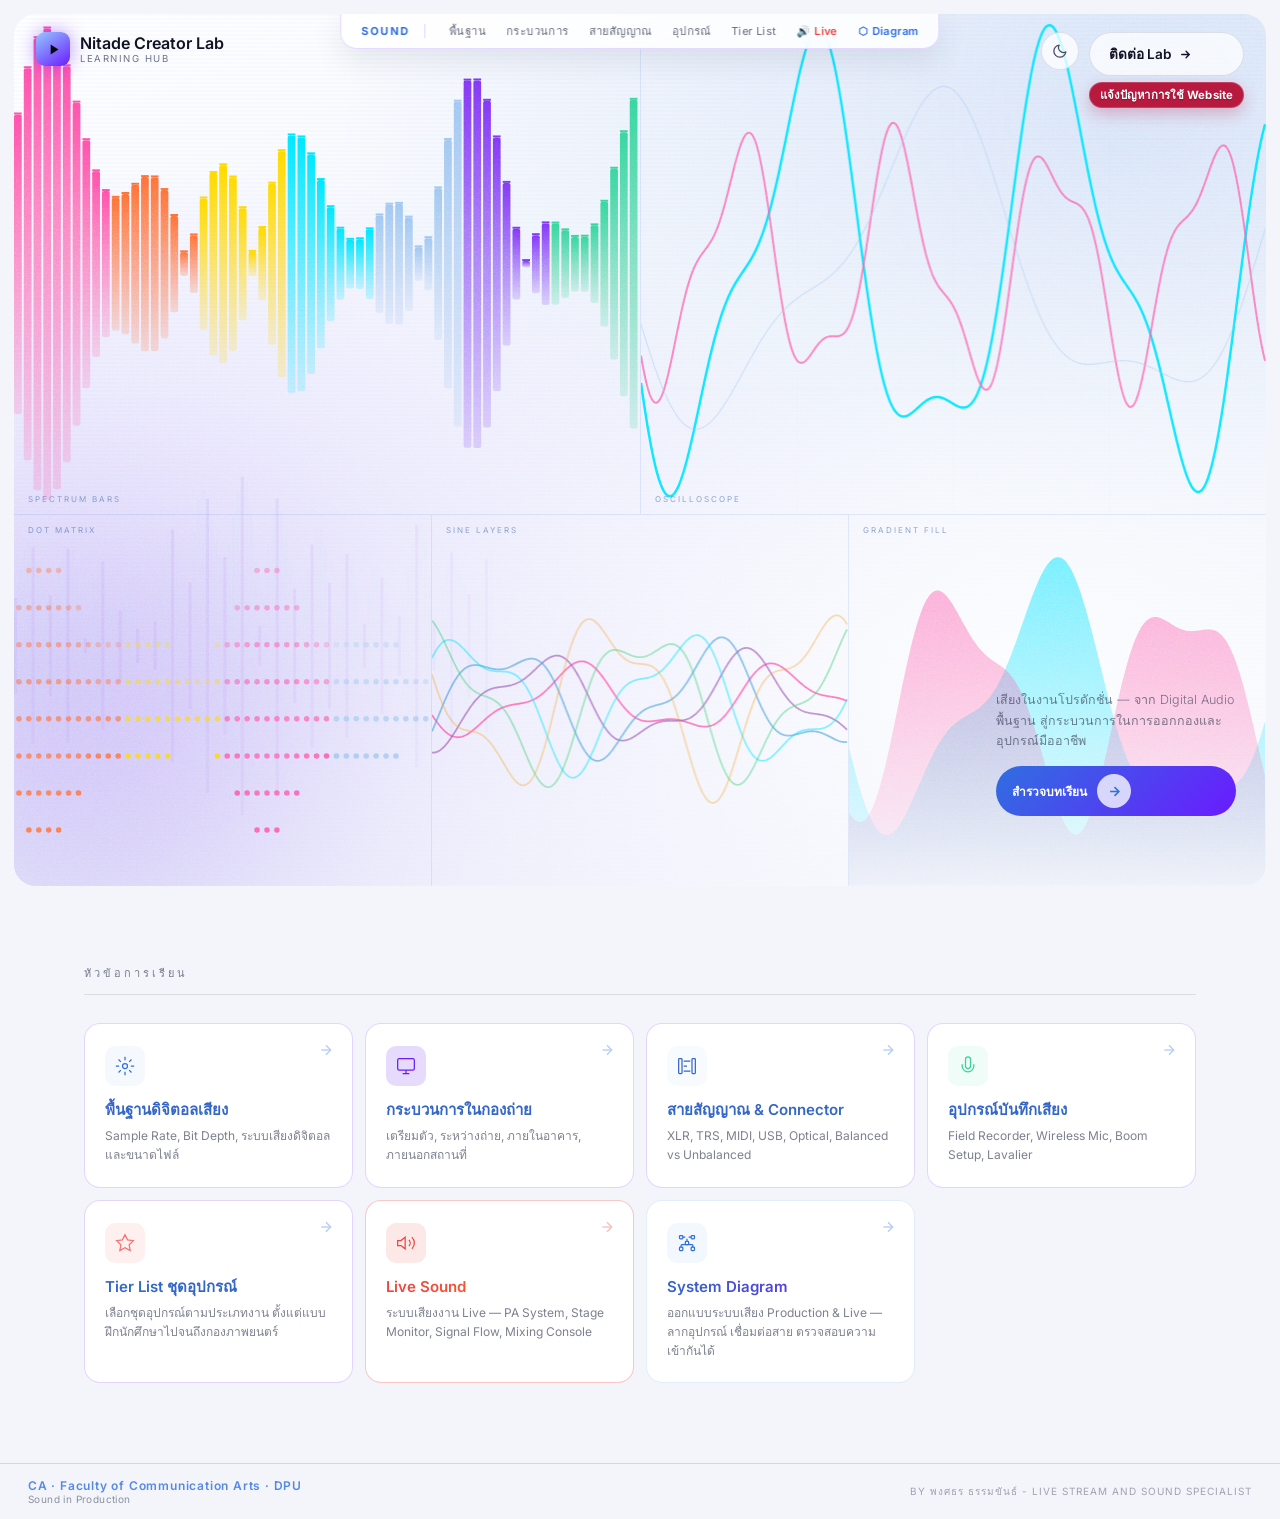
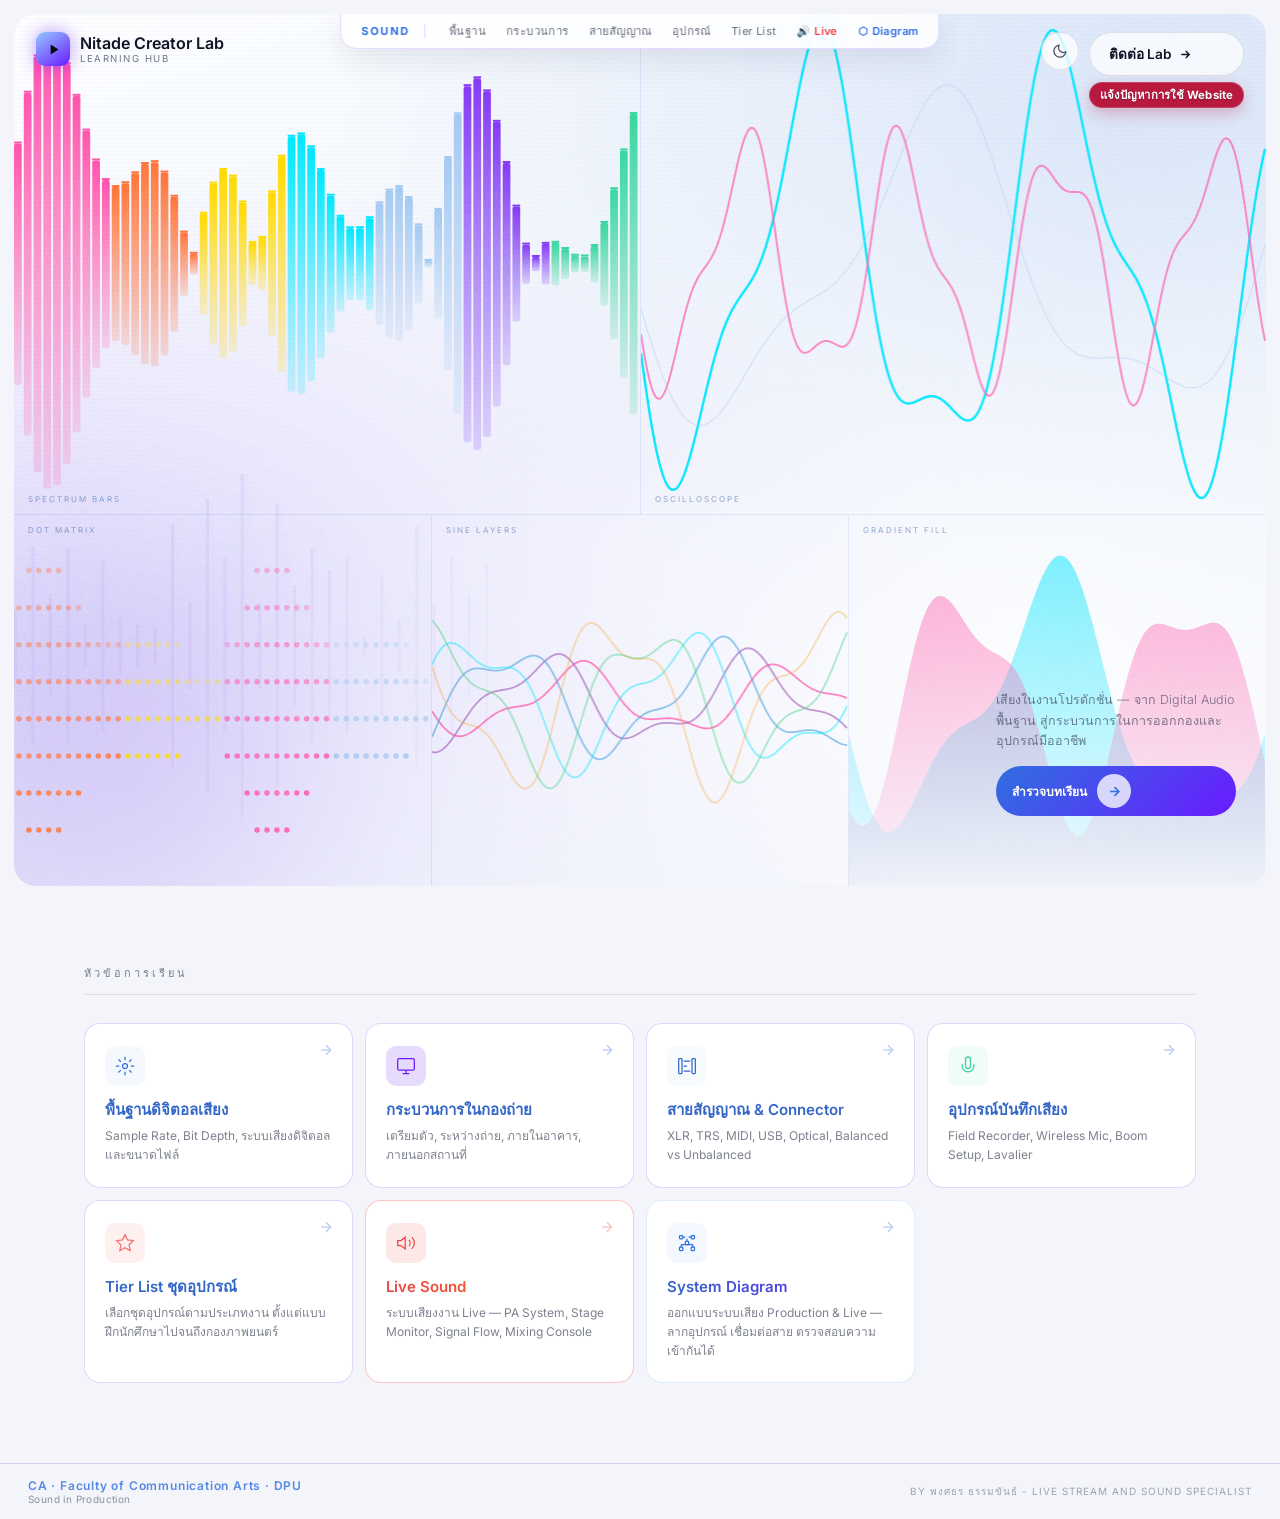
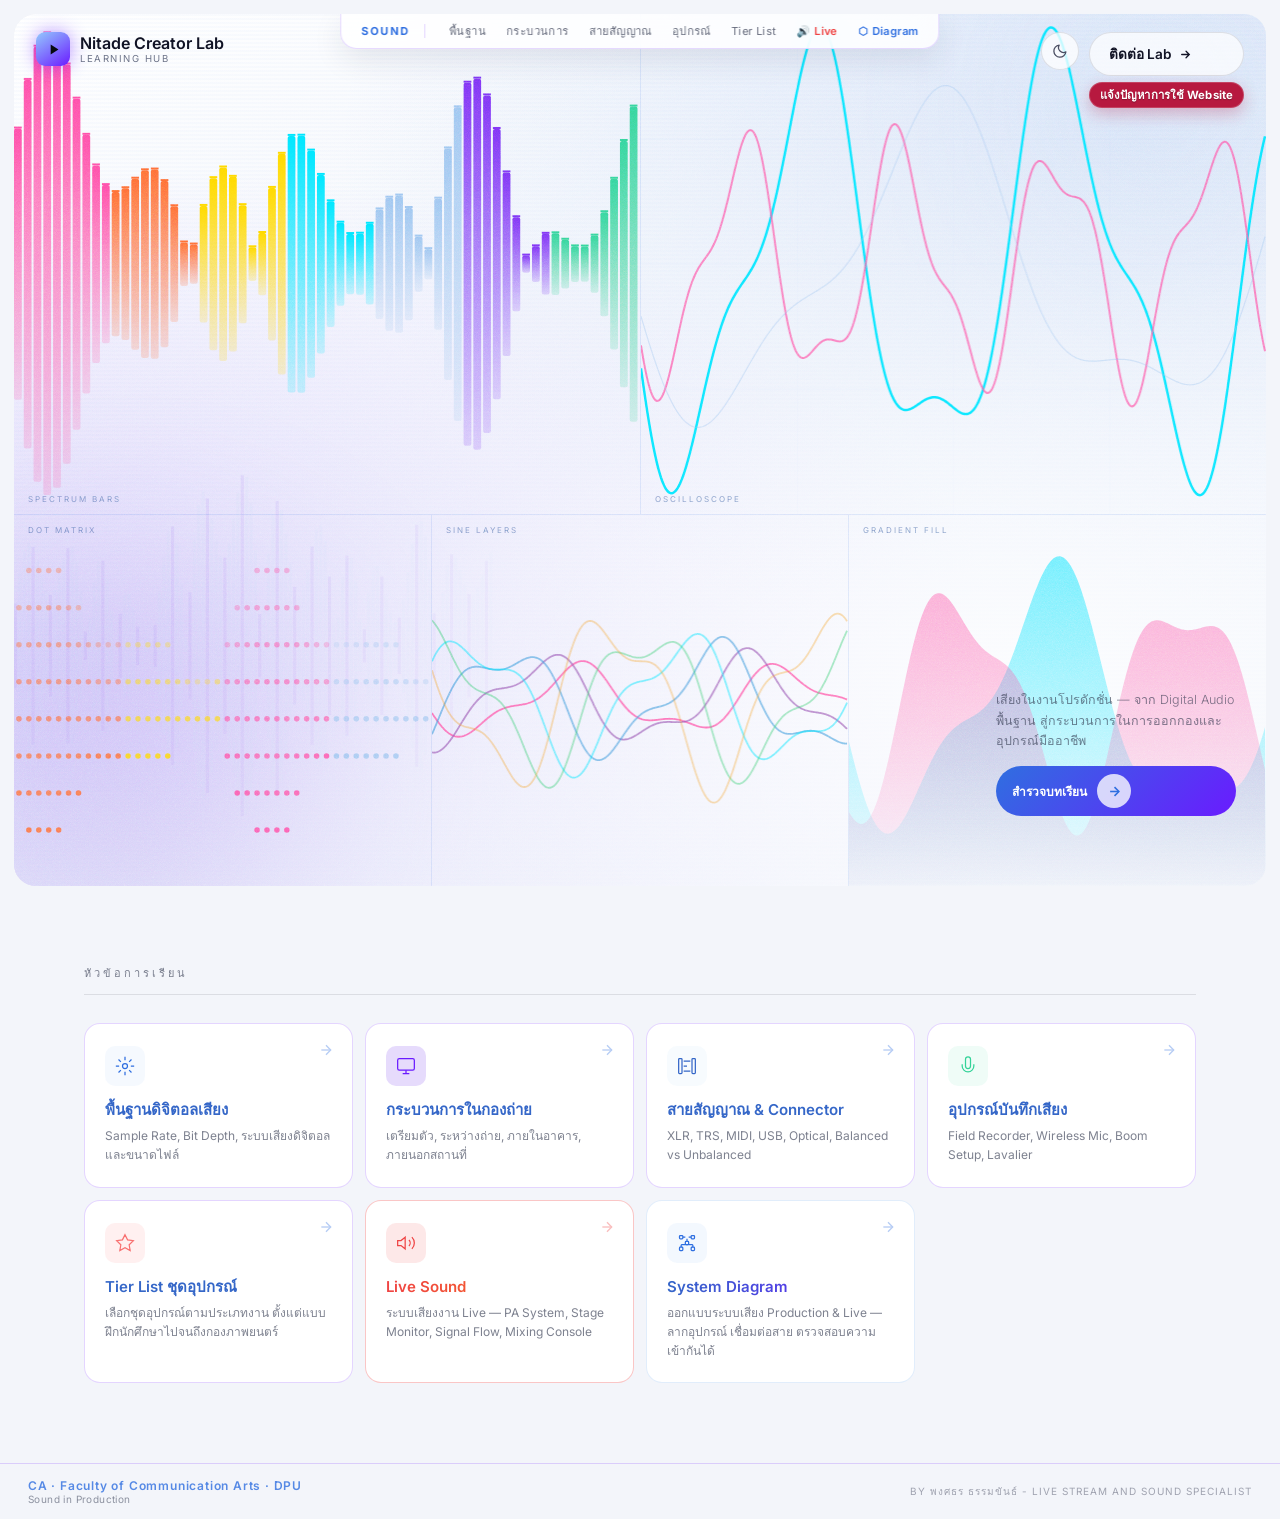
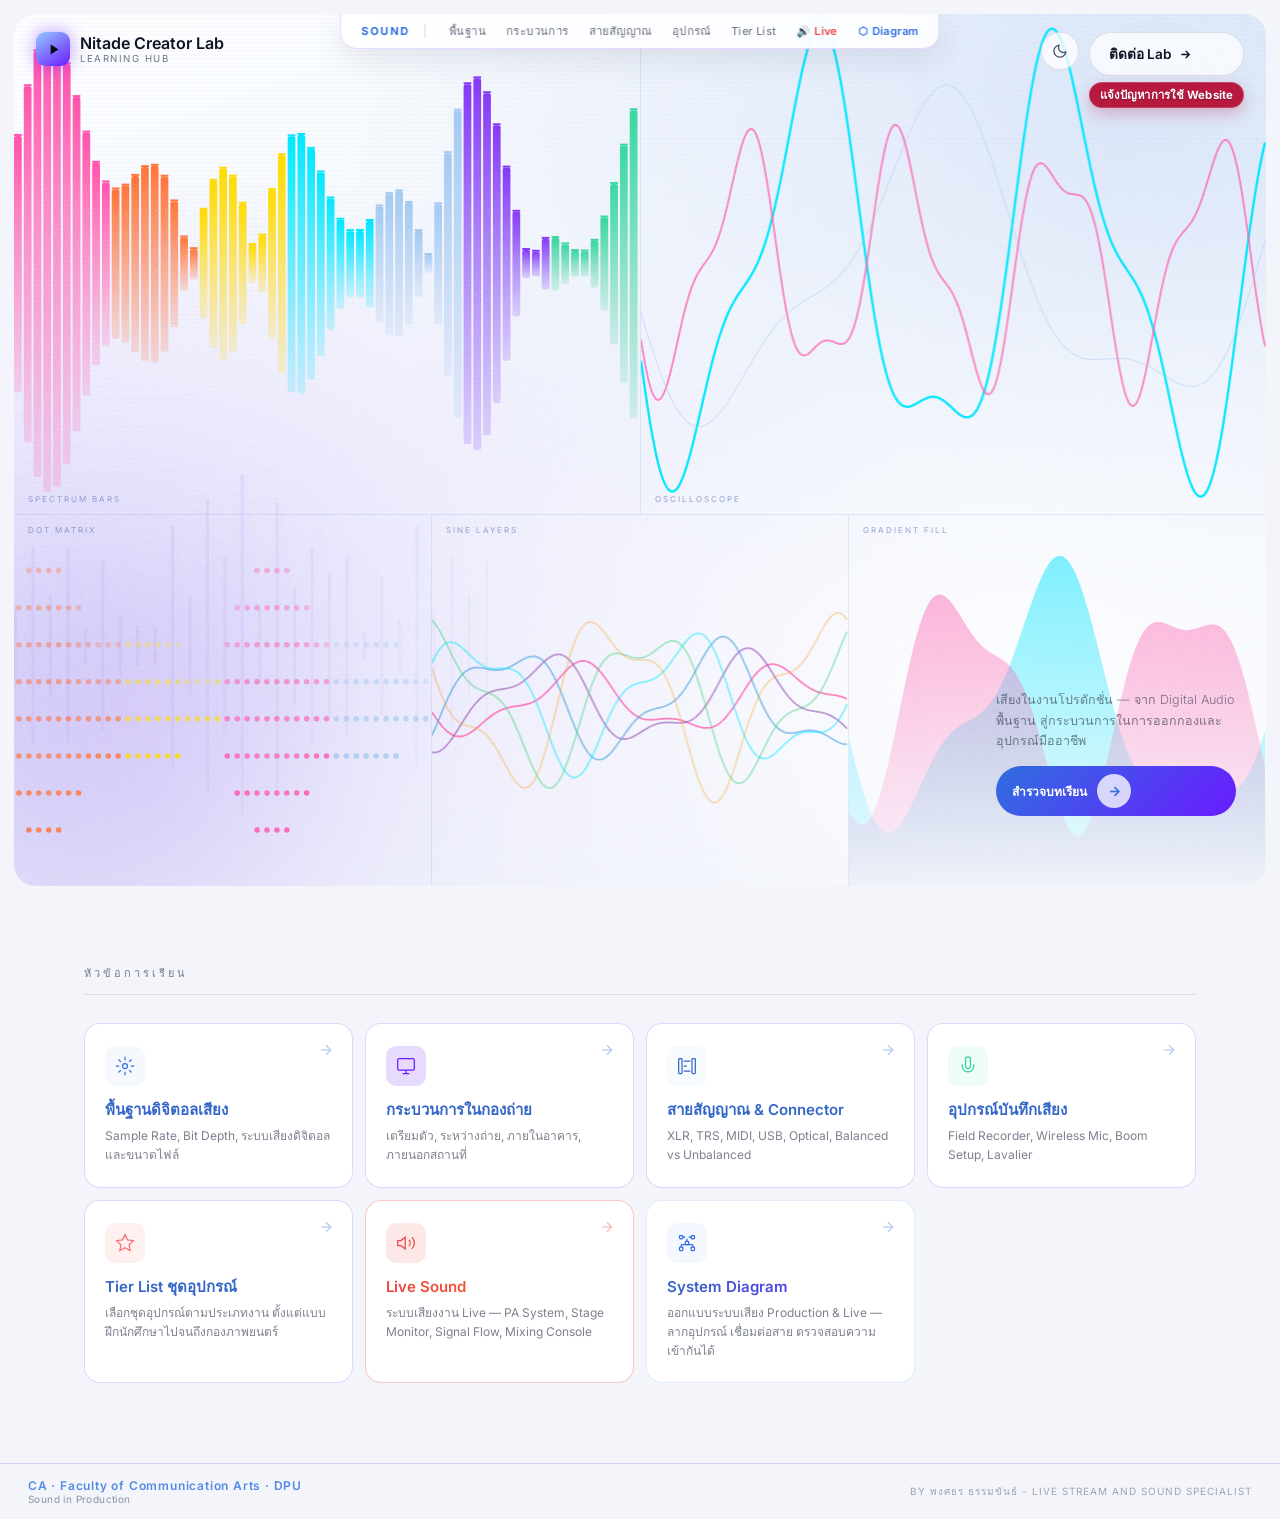
